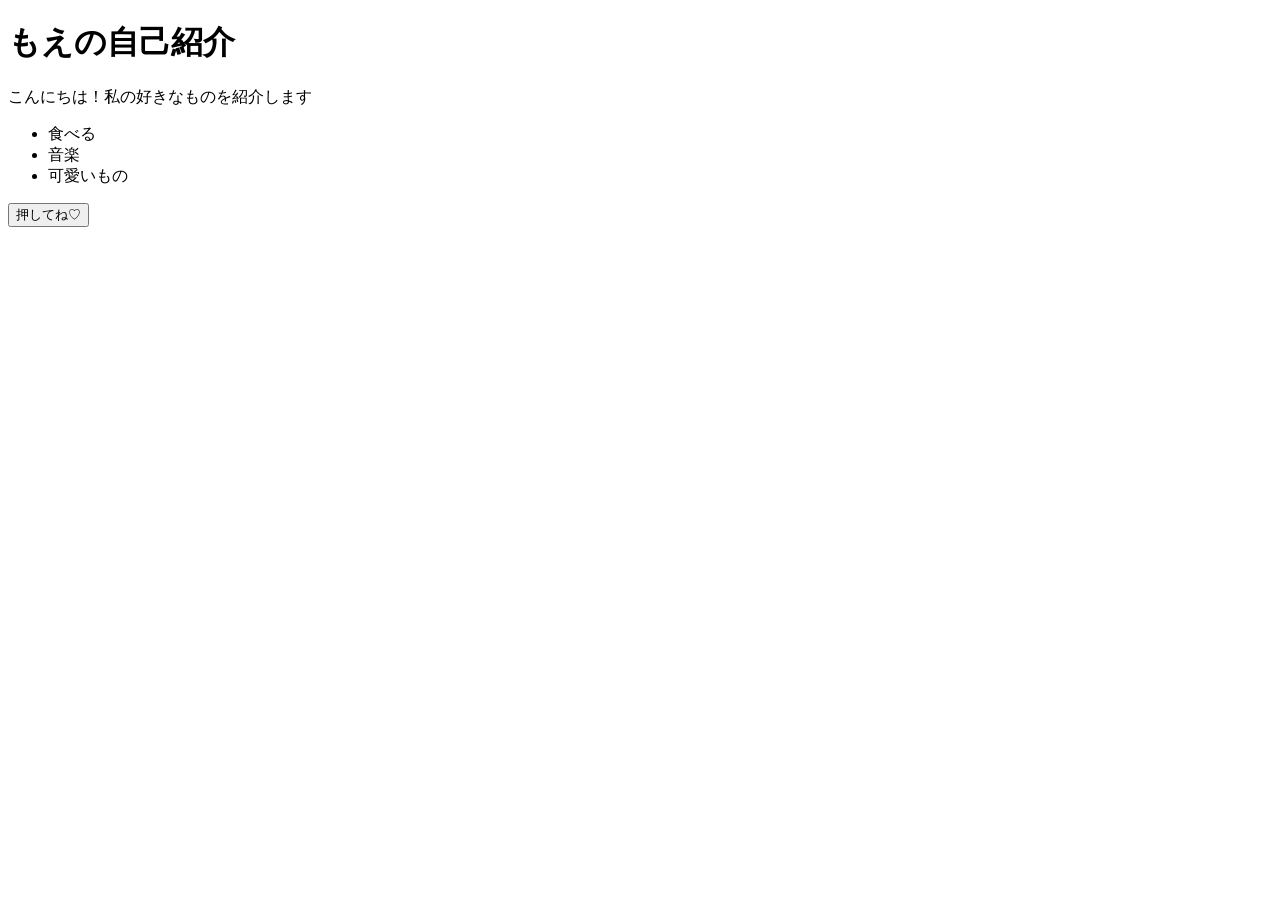
==== index.html @ 18266154 "Add files via upload" ====
<!DOCTYPE html>
<html long="ja"
<head>
    <meta charset="UTF-8">
    <title>自己紹介</title>
    <link rel="stylesheet" href="style.css"
</head>

<body>


    <div class="heart">♡</div>
    <div class="heart">♡</div>
    <div class="heart">♡</div>

    <h1>もえの自己紹介</h1>

    <P>こんにちは！私の好きなものを紹介します</P>

    <ul>
        <li>食べる</li>
        <li>音楽</li>
        <li>可愛いもの</li>
    </ul>

    <button onclick="alert('押してくれてありがとう♡')">
        押してね♡
    </button>
    
    <script src="script.js"></script>
</body>
</html>
---- style.css ----
.heart {
    position: fixed;
    bottom: -50px;
    font-size: 20px;
    color: pink;
    animation: floatUp 6s infinite;
    opacity: 0.7;
}


.heart:nth-child(1){
    left: 20％;
    animation-delay: 0s;
}

.heart:nth-child(2){
    left: 50%;
    animation-delay: 2s;
}

.heart:nth-child(3){
    left: 80%;
    animation-delay: 4s;
}

@keyframes floatUp {
    0％{
        transform: translateY(0) scale(1);
        opacity: 0;
    }
    30％　{
        opacity: 1;
    }
    100％　{
        transform: transiateY(-100vh) scale(1.5);
        opacity: 0;
    }
}
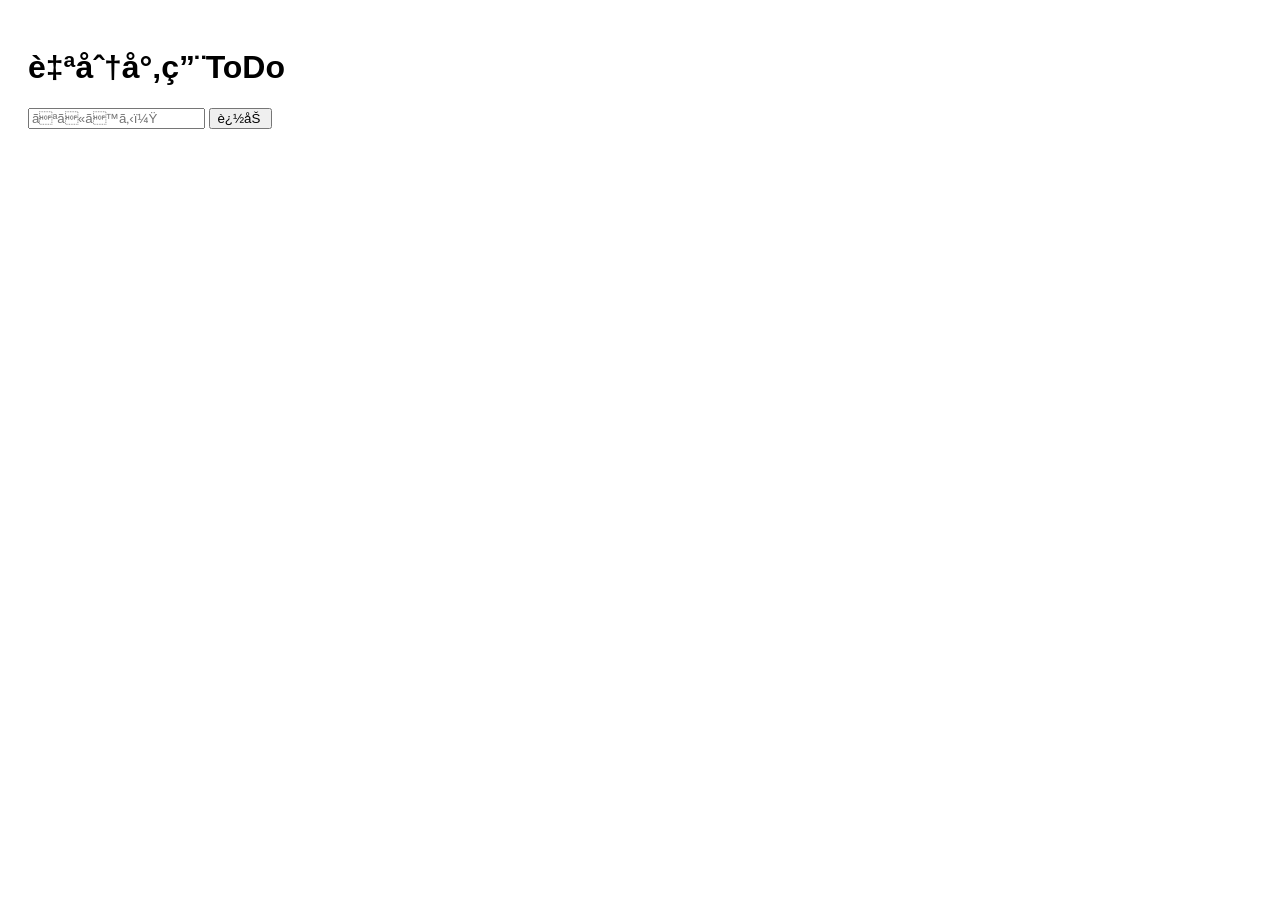
==== commit b4d8b182: "Add files via upload" ====
--- a/index.html
+++ b/index.html
@@ -1,32 +1,41 @@
 <!DOCTYPE html>
-<html long="ja"
+<thml long="ja">
 <head>
-    <meta charset="UTF-8">
-    <title>自己紹介</title>
-    <link rel="stylesheet" href="style.css"
+    <mate charset="UTF-8">
+    <title>マイ道具箱</title>
+    <style>
+        body{ font-family: sans-serif; padding: 20px; }
+        li { cursor: pointer; padding: 5px; }
+        li:hover {background: #f0f0f0; }
+    </style>
 </head>
-
 <body>
 
+    <h1>自分専用ToDo</h1>
 
-    <div class="heart">♡</div>
-    <div class="heart">♡</div>
-    <div class="heart">♡</div>
+    <input type="text" id="todo-input" placeholder="なにする？">
+    <button onclick="addTodo()">追加</button>
 
-    <h1>もえの自己紹介</h1>
+    <ul id="todo-list"></ul>
 
-    <P>こんにちは！私の好きなものを紹介します</P>
+    <script>
+        function addTodo() {
+            const input = document.getElementById('todo-input');
+            const list = document.getElementById('todo-list');
 
-    <ul>
-        <li>食べる</li>
-        <li>音楽</li>
-        <li>可愛いもの</li>
-    </ul>
+            if (input.value　!=="") {
+                const li = document.createElement('li');
+                li.innerText = input.value;
 
-    <button onclick="alert('押してくれてありがとう♡')">
-        押してね♡
-    </button>
-    
-    <script src="script.js"></script>
+                li.onclick = function() {
+                    this.remove();
+                };
+
+                list.appendChild(li);
+                input.value ="";
+            }
+        }
+    </script>
+
 </body>
-</html>+</thml>
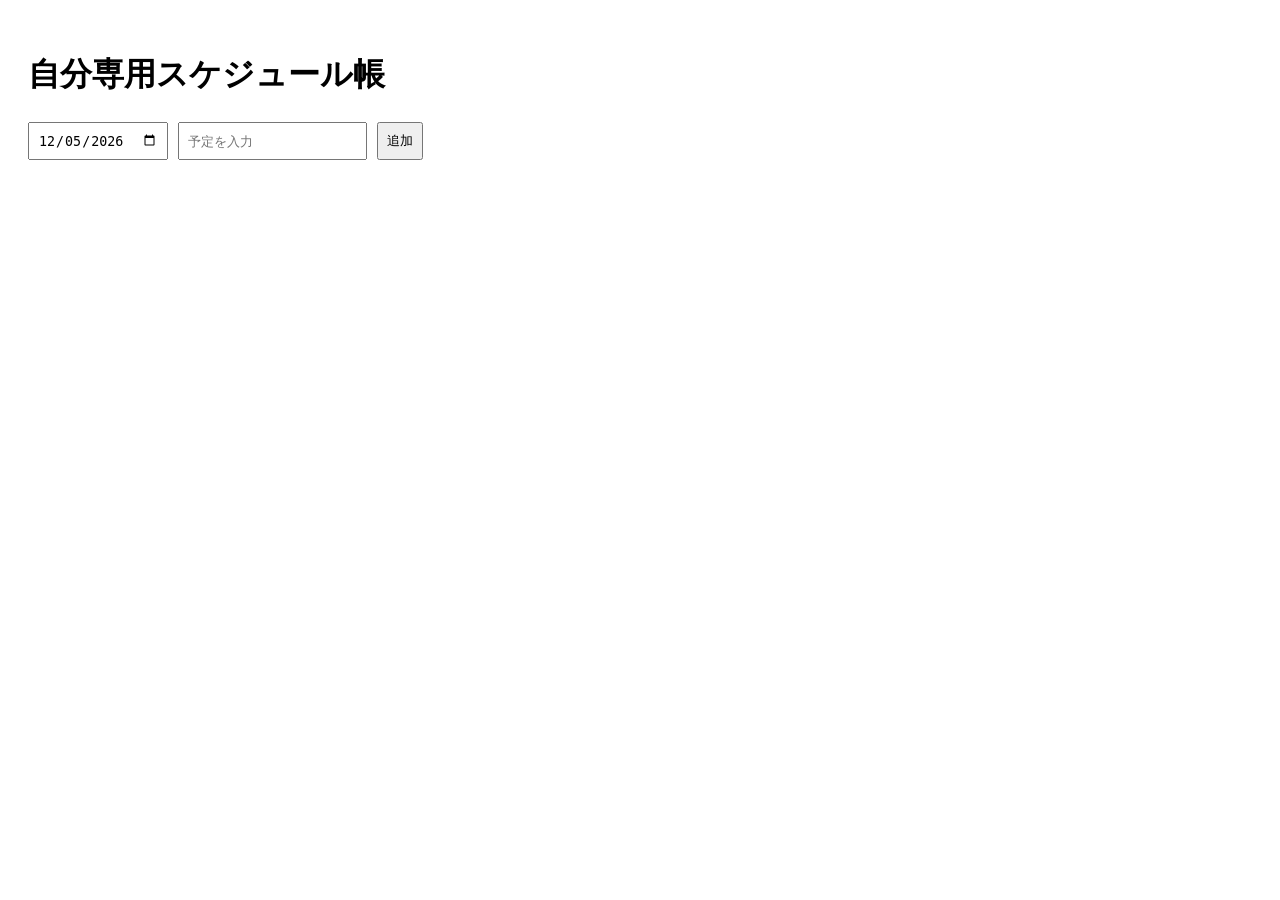
==== commit a3a27e60: "Add files via upload" ====
--- a/index.html
+++ b/index.html
@@ -1,41 +1,58 @@
 <!DOCTYPE html>
-<thml long="ja">
-<head>
-    <mate charset="UTF-8">
-    <title>マイ道具箱</title>
+<html lang="ja"> <head>
+    <meta charset="UTF-8"> <title>マイ道具箱 - スケジュール帳</title>
     <style>
-        body{ font-family: sans-serif; padding: 20px; }
-        li { cursor: pointer; padding: 5px; }
-        li:hover {background: #f0f0f0; }
+        body { font-family: sans-serif; padding: 20px; line-height: 1.6; }
+        .input-group { margin-bottom: 20px; display: flex; gap: 10px; flex-wrap: wrap; }
+        input, button { padding: 8px; }
+        li { cursor: pointer; padding: 10px; border-bottom: 1px solid #eee; list-style: none; }
+        li:hover { background: #f9f9f9; color: red; }
+        li::before { content: "📅 "; }
+        .date-label { font-weight: bold; margin-right: 10px; color: #555; }
     </style>
 </head>
 <body>
 
-    <h1>自分専用ToDo</h1>
+    <h1>自分専用スケジュール帳</h1>
 
-    <input type="text" id="todo-input" placeholder="なにする？">
-    <button onclick="addTodo()">追加</button>
+    <div class="input-group">
+        <input type="date" id="todo-date">
+        <input type="text" id="todo-input" placeholder="予定を入力">
+        <button onclick="addTodo()">追加</button>
+    </div>
 
     <ul id="todo-list"></ul>
 
     <script>
+        // ページを開いた時に、今日の日付を初期値にする
+        const dateInput = document.getElementById('todo-date');
+        dateInput.value = new Date().toISOString().split('T')[0];
+
         function addTodo() {
             const input = document.getElementById('todo-input');
+            const dateVal = document.getElementById('todo-date').value;
             const list = document.getElementById('todo-list');
 
-            if (input.value　!=="") {
+            if (input.value !== "" && dateVal !== "") {
                 const li = document.createElement('li');
-                li.innerText = input.value;
+                
+                // 日付と内容を表示するように変更
+                li.innerHTML = `<span class="date-label">${dateVal}</span> ${input.value}`;
 
+                // クリックで削除する機能はそのまま
                 li.onclick = function() {
-                    this.remove();
+                    if(confirm("この予定を完了（削除）しますか？")) {
+                        this.remove();
+                    }
                 };
 
                 list.appendChild(li);
-                input.value ="";
+                input.value = "";
+            } else {
+                alert("日付と予定の両方を入力してくださいね！");
             }
         }
     </script>
 
 </body>
-</thml>+</html>
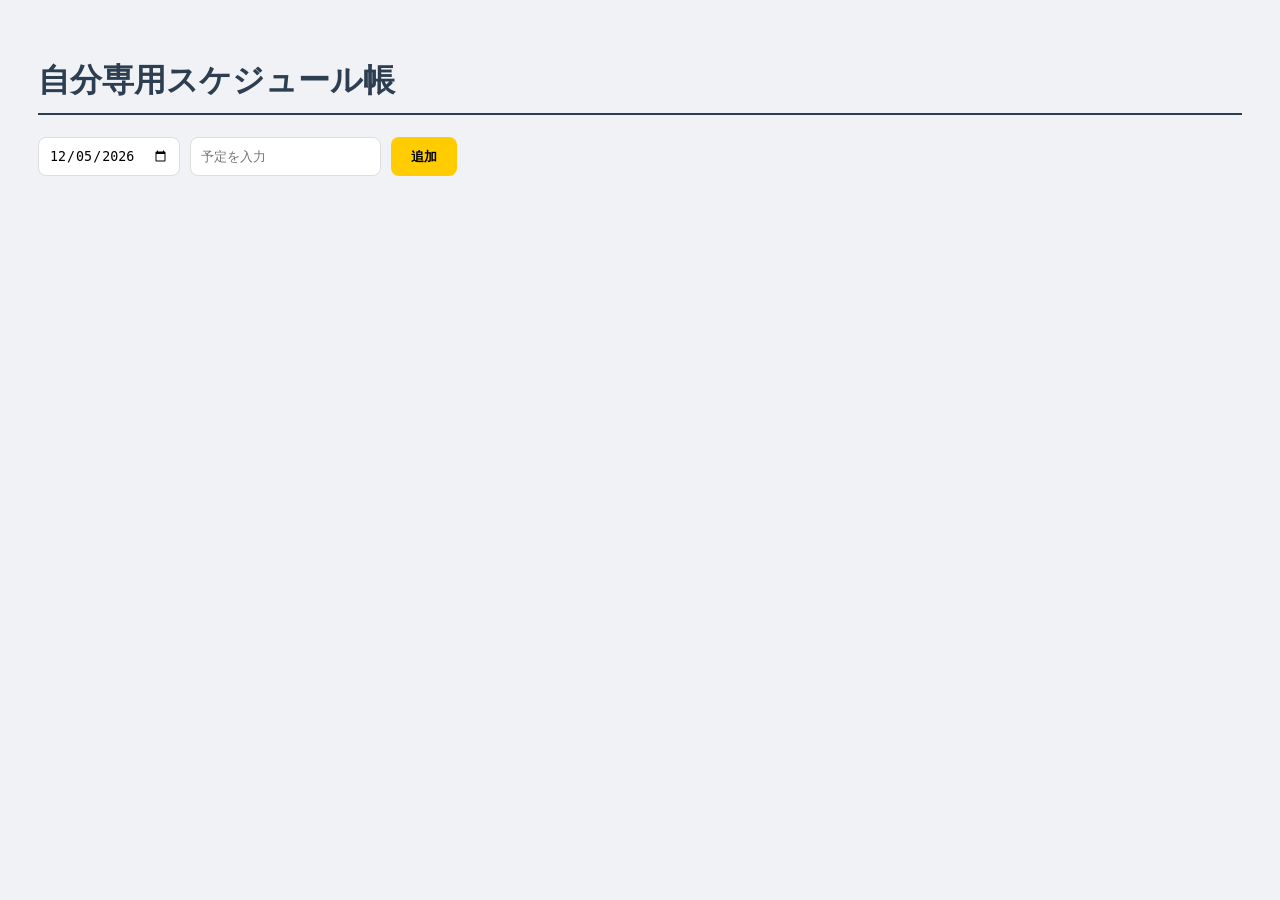
==== commit fc0afd6d: "Update index.html" ====
--- a/index.html
+++ b/index.html
@@ -2,13 +2,63 @@
 <html lang="ja"> <head>
     <meta charset="UTF-8"> <title>マイ道具箱 - スケジュール帳</title>
     <style>
-        body { font-family: sans-serif; padding: 20px; line-height: 1.6; }
-        .input-group { margin-bottom: 20px; display: flex; gap: 10px; flex-wrap: wrap; }
-        input, button { padding: 8px; }
-        li { cursor: pointer; padding: 10px; border-bottom: 1px solid #eee; list-style: none; }
-        li:hover { background: #f9f9f9; color: red; }
-        li::before { content: "📅 "; }
-        .date-label { font-weight: bold; margin-right: 10px; color: #555; }
+body { 
+    font-family: 'Helvetica Neue', Arial, sans-serif; 
+    padding: 30px; 
+    background-color: #f0f2f5; /* 優しいグレー */
+    color: #333;
+}
+
+h1 { color: #2c3e50; border-bottom: 2px solid #2c3e50; padding-bottom: 10px; }
+
+/* 入力エリアを横並びで綺麗に */
+.input-group { 
+    margin-bottom: 20px; 
+    display: flex; 
+    gap: 10px; 
+}
+
+/* 入力欄のデザイン */
+input[type="text"], input[type="date"] {
+    padding: 10px;
+    border: 1px solid #ddd;
+    border-radius: 8px;
+    outline: none;
+}
+
+/* ボタンをカッコよく（黄色） */
+button {
+    background-color: #ffcc00;
+    border: none;
+    border-radius: 8px;
+    padding: 10px 20px;
+    cursor: pointer;
+    font-weight: bold;
+    transition: 0.2s; /* 変化を滑らかに */
+}
+
+button:hover {
+    background-color: #e6b800; /* 重ねた時に少し暗く */
+}
+
+/* リストのデザイン */
+ul { padding: 0; }
+
+li { 
+    background: white;
+    margin-bottom: 8px;
+    padding: 15px;
+    border-radius: 8px;
+    box-shadow: 0 2px 4px rgba(0,0,0,0.05); /* 軽い影 */
+    list-style: none;
+    display: flex;
+    justify-content: space-between;
+    align-items: center;
+}
+
+li:hover {
+    background: #fff5cc; /* 選んだら少し黄色く */
+}
     </style>
 </head>
 <body>
@@ -55,4 +105,4 @@
     </script>
 
 </body>
-</html>+</html>
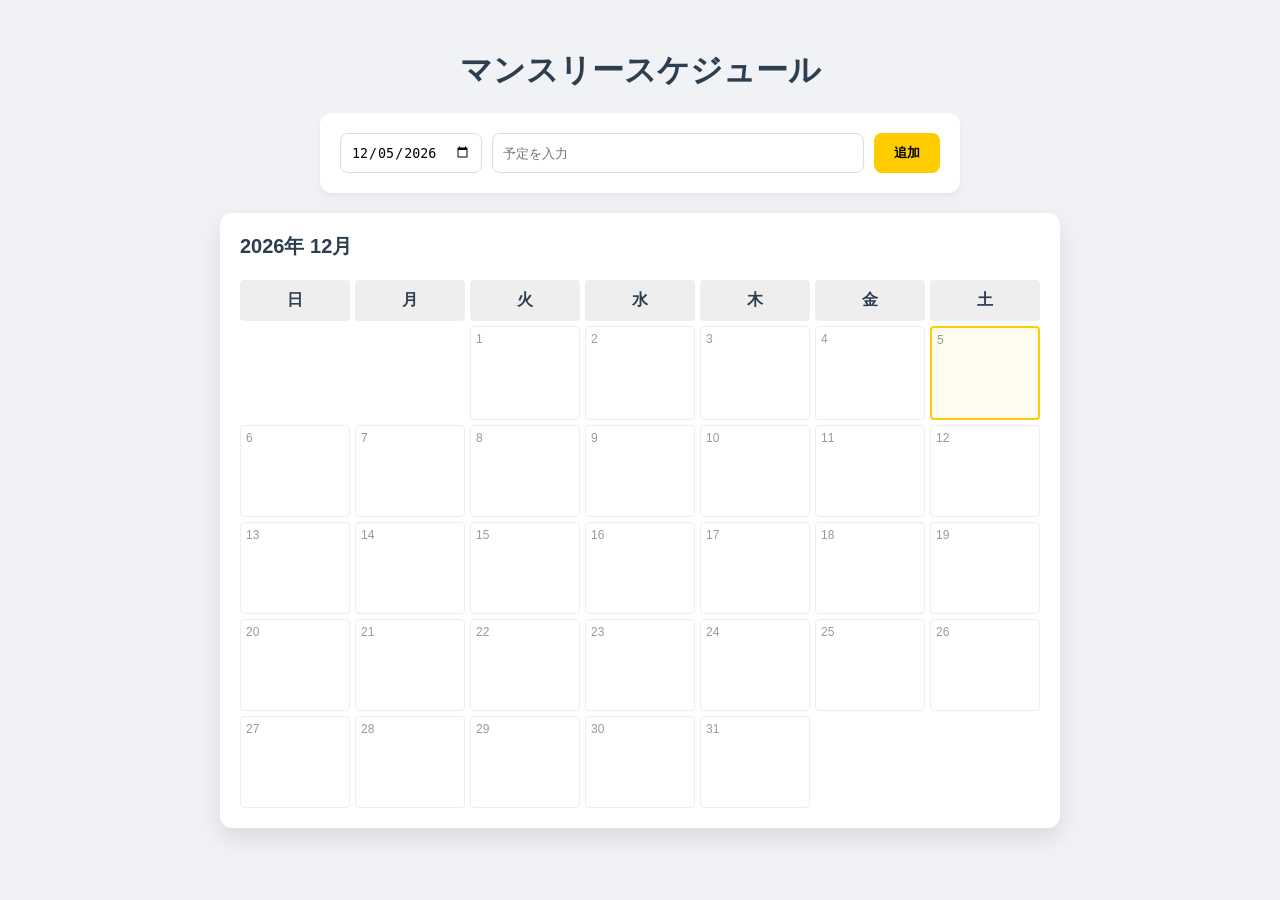
==== commit 7ef69f37: "Update index.html" ====
--- a/index.html
+++ b/index.html
@@ -1,108 +1,197 @@
 <!DOCTYPE html>
-<html lang="ja"> <head>
-    <meta charset="UTF-8"> <title>マイ道具箱 - スケジュール帳</title>
+<html lang="ja">
+<head>
+    <meta charset="UTF-8">
+    <title>マイ道具箱 - マンスリーカレンダー</title>
     <style>
-body { 
-    font-family: 'Helvetica Neue', Arial, sans-serif; 
-    padding: 30px; 
-    background-color: #f0f2f5; /* 優しいグレー */
-    color: #333;
-}
+        :root {
+            --primary-color: #ffcc00;
+            --bg-color: #f0f2f5;
+            --text-color: #2c3e50;
+        }
 
-h1 { color: #2c3e50; border-bottom: 2px solid #2c3e50; padding-bottom: 10px; }
+        body { 
+            font-family: 'Helvetica Neue', Arial, sans-serif; 
+            padding: 20px; 
+            background-color: var(--bg-color); 
+            color: var(--text-color);
+            display: flex;
+            flex-direction: column;
+            align-items: center;
+        }
 
-/* 入力エリアを横並びで綺麗に */
-.input-group { 
-    margin-bottom: 20px; 
-    display: flex; 
-    gap: 10px; 
-}
+        h1 { margin-bottom: 20px; }
 
-/* 入力欄のデザイン */
-input[type="text"], input[type="date"] {
-    padding: 10px;
-    border: 1px solid #ddd;
-    border-radius: 8px;
-    outline: none;
-}
+        /* 入力エリア */
+        .input-group { 
+            background: white;
+            padding: 20px;
+            border-radius: 12px;
+            box-shadow: 0 4px 6px rgba(0,0,0,0.05);
+            margin-bottom: 20px;
+            display: flex;
+            gap: 10px;
+            width: 100%;
+            max-width: 600px;
+        }
 
-/* ボタンをカッコよく（黄色） */
-button {
-    background-color: #ffcc00;
-    border: none;
-    border-radius: 8px;
-    padding: 10px 20px;
-    cursor: pointer;
-    font-weight: bold;
-    transition: 0.2s; /* 変化を滑らかに */
-}
+        input { padding: 10px; border: 1px solid #ddd; border-radius: 8px; }
+        button { 
+            background-color: var(--primary-color); 
+            border: none; border-radius: 8px; 
+            padding: 10px 20px; cursor: pointer; font-weight: bold; 
+        }
 
-button:hover {
-    background-color: #e6b800; /* 重ねた時に少し暗く */
-}
+        /* カレンダーの構造 */
+        .calendar-container {
+            background: white;
+            padding: 20px;
+            border-radius: 12px;
+            box-shadow: 0 10px 25px rgba(0,0,0,0.1);
+            width: 100%;
+            max-width: 800px;
+        }
 
-/* リストのデザイン */
-ul { padding: 0; }
+        .calendar-header {
+            display: flex;
+            justify-content: space-between;
+            align-items: center;
+            margin-bottom: 20px;
+            font-size: 20px;
+            font-weight: bold;
+        }
 
-li { 
-    background: white;
-    margin-bottom: 8px;
-    padding: 15px;
-    border-radius: 8px;
-    box-shadow: 0 2px 4px rgba(0,0,0,0.05); /* 軽い影 */
-    list-style: none;
-    display: flex;
-    justify-content: space-between;
-    align-items: center;
-}
+        .calendar-grid {
+            display: grid;
+            grid-template-columns: repeat(7, 1fr);
+            gap: 5px;
+        }
 
-li:hover {
-    background: #fff5cc; /* 選んだら少し黄色く */
-}
+        .day-name {
+            text-align: center;
+            font-weight: bold;
+            padding: 10px;
+            background: #eee;
+            border-radius: 4px;
+        }
+
+        .day {
+            min-height: 80px;
+            border: 1px solid #eee;
+            padding: 5px;
+            background: #fff;
+            border-radius: 4px;
+            display: flex;
+            flex-direction: column;
+            gap: 2px;
+        }
+
+        .day.today { border: 2px solid var(--primary-color); background: #fffdf0; }
+
+        .date-num { font-size: 12px; color: #999; margin-bottom: 5px; }
+
+        /* 予定のラベル */
+        .event {
+            font-size: 11px;
+            background: var(--primary-color);
+            padding: 2px 5px;
+            border-radius: 3px;
+            cursor: pointer;
+            white-space: nowrap;
+            overflow: hidden;
+            text-overflow: ellipsis;
+        }
     </style>
 </head>
 <body>
 
-    <h1>自分専用スケジュール帳</h1>
+    <h1>マンスリースケジュール</h1>
 
     <div class="input-group">
         <input type="date" id="todo-date">
-        <input type="text" id="todo-input" placeholder="予定を入力">
-        <button onclick="addTodo()">追加</button>
+        <input type="text" id="todo-input" placeholder="予定を入力" style="flex-grow: 1;">
+        <button onclick="addEvent()">追加</button>
     </div>
 
-    <ul id="todo-list"></ul>
+    <div class="calendar-container">
+        <div class="calendar-header" id="month-display"></div>
+        <div class="calendar-grid" id="calendar-grid">
+            </div>
+    </div>
 
     <script>
-        // ページを開いた時に、今日の日付を初期値にする
-        const dateInput = document.getElementById('todo-date');
-        dateInput.value = new Date().toISOString().split('T')[0];
+        const events = {}; // 予定を保存するオブジェクト
 
-        function addTodo() {
-            const input = document.getElementById('todo-input');
-            const dateVal = document.getElementById('todo-date').value;
-            const list = document.getElementById('todo-list');
+        function initCalendar() {
+            const now = new Date();
+            const year = now.getFullYear();
+            const month = now.getMonth();
+            
+            document.getElementById('month-display').innerText = `${year}年 ${month + 1}月`;
+            document.getElementById('todo-date').value = now.toISOString().split('T')[0];
 
-            if (input.value !== "" && dateVal !== "") {
-                const li = document.createElement('li');
+            renderCalendar(year, month);
+        }
+
+        function renderCalendar(year, month) {
+            const grid = document.getElementById('calendar-grid');
+            grid.innerHTML = '';
+
+            const dayNames = ['日', '月', '火', '水', '木', '金', '土'];
+            dayNames.forEach(name => {
+                const div = document.createElement('div');
+                div.className = 'day-name';
+                div.innerText = name;
+                grid.appendChild(div);
+            });
+
+            const firstDay = new Date(year, month, 1).getDay();
+            const lastDate = new Date(year, month + 1, 0).getDate();
+
+            // 空白のマス
+            for (let i = 0; i < firstDay; i++) {
+                grid.appendChild(document.createElement('div'));
+            }
+
+            // 日付のマス
+            for (let date = 1; date <= lastDate; date++) {
+                const dayDiv = document.createElement('div');
+                dayDiv.className = 'day';
+                const dateString = `${year}-${String(month + 1).padStart(2, '0')}-${String(date).padStart(2, '0')}`;
                 
-                // 日付と内容を表示するように変更
-                li.innerHTML = `<span class="date-label">${dateVal}</span> ${input.value}`;
+                dayDiv.innerHTML = `<div class="date-num">${date}</div>`;
+                dayDiv.id = `date-${dateString}`;
 
-                // クリックで削除する機能はそのまま
-                li.onclick = function() {
-                    if(confirm("この予定を完了（削除）しますか？")) {
-                        this.remove();
-                    }
-                };
+                if (dateString === new Date().toISOString().split('T')[0]) {
+                    dayDiv.classList.add('today');
+                }
 
-                list.appendChild(li);
-                input.value = "";
-            } else {
-                alert("日付と予定の両方を入力してくださいね！");
+                grid.appendChild(dayDiv);
             }
         }
+
+        function addEvent() {
+            const date = document.getElementById('todo-date').value;
+            const text = document.getElementById('todo-input').value;
+            if (!date || !text) return;
+
+            const dayDiv = document.getElementById(`date-${date}`);
+            if (dayDiv) {
+                const eventDiv = document.createElement('div');
+                eventDiv.className = 'event';
+                eventDiv.innerText = text;
+                eventDiv.onclick = (e) => {
+                    e.stopPropagation();
+                    if(confirm("削除しますか？")) eventDiv.remove();
+                };
+                dayDiv.appendChild(eventDiv);
+                document.getElementById('todo-input').value = '';
+            } else {
+                alert("今月のカレンダーの範囲外です！");
+            }
+        }
+
+        initCalendar();
     </script>
-
 </body>
 </html>
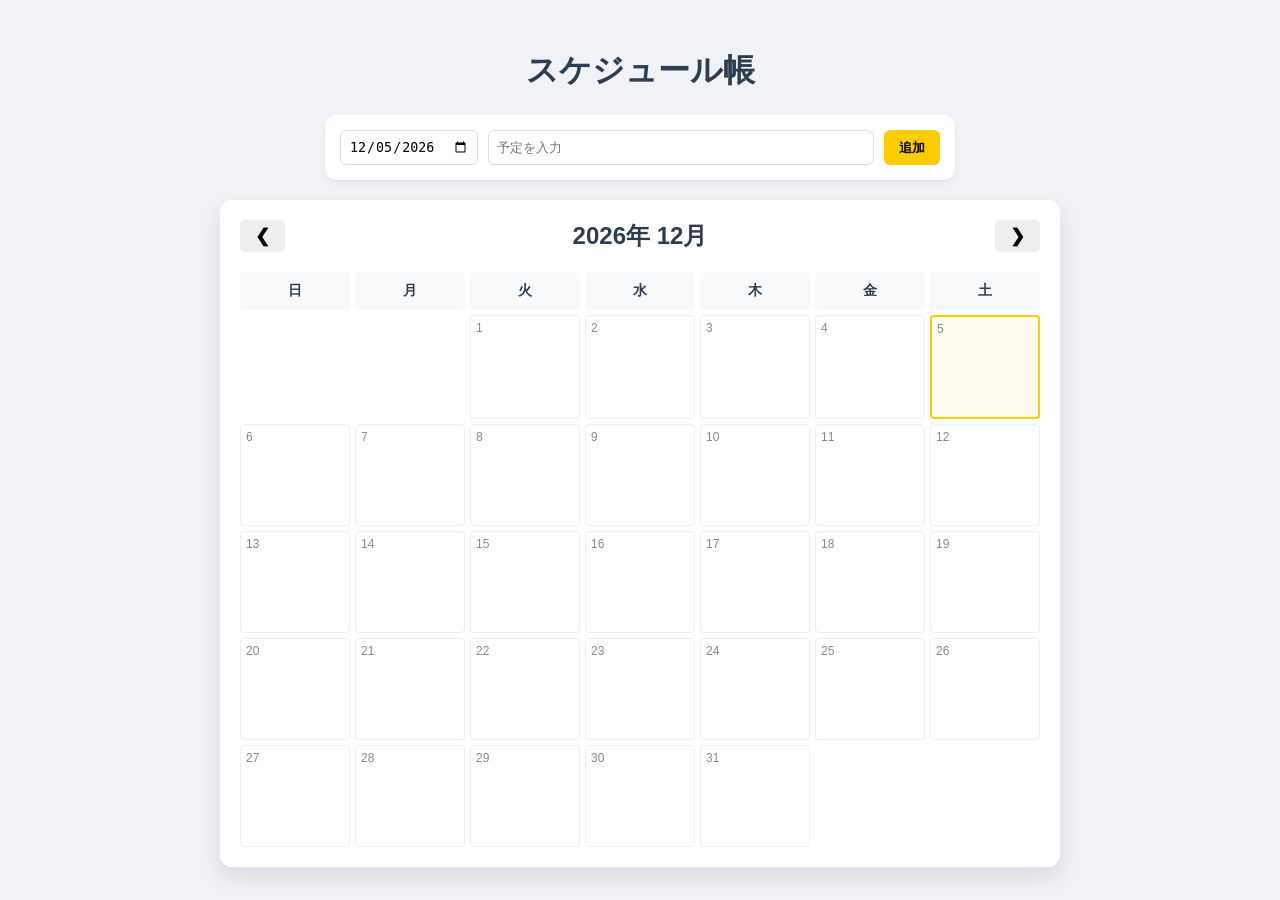
==== commit 6126db61: "Update index.html" ====
--- a/index.html
+++ b/index.html
@@ -2,110 +2,37 @@
 <html lang="ja">
 <head>
     <meta charset="UTF-8">
-    <title>マイ道具箱 - マンスリーカレンダー</title>
+    <title>万能マンスリースケジュール</title>
     <style>
-        :root {
-            --primary-color: #ffcc00;
-            --bg-color: #f0f2f5;
-            --text-color: #2c3e50;
-        }
+        :root { --primary: #ffcc00; --bg: #f0f2f5; --text: #2c3e50; }
+        body { font-family: sans-serif; padding: 20px; background: var(--bg); color: var(--text); display: flex; flex-direction: column; align-items: center; }
+        
+        /* 入力エリア */
+        .input-group { background: white; padding: 15px; border-radius: 12px; box-shadow: 0 4px 6px rgba(0,0,0,0.05); margin-bottom: 20px; display: flex; gap: 10px; width: 100%; max-width: 600px; }
+        input { padding: 8px; border: 1px solid #ddd; border-radius: 6px; }
+        button { background: var(--primary); border: none; border-radius: 6px; padding: 8px 15px; cursor: pointer; font-weight: bold; }
 
-        body { 
-            font-family: 'Helvetica Neue', Arial, sans-serif; 
-            padding: 20px; 
-            background-color: var(--bg-color); 
-            color: var(--text-color);
-            display: flex;
-            flex-direction: column;
-            align-items: center;
-        }
+        /* カレンダー本体 */
+        .calendar-container { background: white; padding: 20px; border-radius: 12px; box-shadow: 0 10px 25px rgba(0,0,0,0.1); width: 100%; max-width: 800px; }
+        
+        /* 月を切り替えるヘッダー */
+        .calendar-header { display: flex; justify-content: space-between; align-items: center; margin-bottom: 20px; }
+        .nav-btn { background: #eee; border: none; padding: 5px 15px; border-radius: 5px; cursor: pointer; font-size: 18px; }
+        .nav-btn:hover { background: #ddd; }
+        #month-display { font-size: 24px; font-weight: bold; }
 
-        h1 { margin-bottom: 20px; }
-
-        /* 入力エリア */
-        .input-group { 
-            background: white;
-            padding: 20px;
-            border-radius: 12px;
-            box-shadow: 0 4px 6px rgba(0,0,0,0.05);
-            margin-bottom: 20px;
-            display: flex;
-            gap: 10px;
-            width: 100%;
-            max-width: 600px;
-        }
-
-        input { padding: 10px; border: 1px solid #ddd; border-radius: 8px; }
-        button { 
-            background-color: var(--primary-color); 
-            border: none; border-radius: 8px; 
-            padding: 10px 20px; cursor: pointer; font-weight: bold; 
-        }
-
-        /* カレンダーの構造 */
-        .calendar-container {
-            background: white;
-            padding: 20px;
-            border-radius: 12px;
-            box-shadow: 0 10px 25px rgba(0,0,0,0.1);
-            width: 100%;
-            max-width: 800px;
-        }
-
-        .calendar-header {
-            display: flex;
-            justify-content: space-between;
-            align-items: center;
-            margin-bottom: 20px;
-            font-size: 20px;
-            font-weight: bold;
-        }
-
-        .calendar-grid {
-            display: grid;
-            grid-template-columns: repeat(7, 1fr);
-            gap: 5px;
-        }
-
-        .day-name {
-            text-align: center;
-            font-weight: bold;
-            padding: 10px;
-            background: #eee;
-            border-radius: 4px;
-        }
-
-        .day {
-            min-height: 80px;
-            border: 1px solid #eee;
-            padding: 5px;
-            background: #fff;
-            border-radius: 4px;
-            display: flex;
-            flex-direction: column;
-            gap: 2px;
-        }
-
-        .day.today { border: 2px solid var(--primary-color); background: #fffdf0; }
-
-        .date-num { font-size: 12px; color: #999; margin-bottom: 5px; }
-
-        /* 予定のラベル */
-        .event {
-            font-size: 11px;
-            background: var(--primary-color);
-            padding: 2px 5px;
-            border-radius: 3px;
-            cursor: pointer;
-            white-space: nowrap;
-            overflow: hidden;
-            text-overflow: ellipsis;
-        }
+        .calendar-grid { display: grid; grid-template-columns: repeat(7, 1fr); gap: 5px; }
+        .day-name { text-align: center; font-weight: bold; padding: 10px; background: #f8f9fa; border-radius: 4px; font-size: 14px; }
+        .day { min-height: 90px; border: 1px solid #eee; padding: 5px; background: #fff; border-radius: 4px; }
+        .day.today { border: 2px solid var(--primary); background: #fffdf0; }
+        .date-num { font-size: 12px; color: #888; margin-bottom: 5px; }
+        
+        .event { font-size: 11px; background: var(--primary); padding: 2px 5px; border-radius: 3px; margin-bottom: 2px; cursor: pointer; overflow: hidden; text-overflow: ellipsis; white-space: nowrap; }
     </style>
 </head>
 <body>
 
-    <h1>マンスリースケジュール</h1>
+    <h1>スケジュール帳</h1>
 
     <div class="input-group">
         <input type="date" id="todo-date">
@@ -114,84 +41,85 @@
     </div>
 
     <div class="calendar-container">
-        <div class="calendar-header" id="month-display"></div>
-        <div class="calendar-grid" id="calendar-grid">
-            </div>
+        <div class="calendar-header">
+            <button class="nav-btn" onclick="changeMonth(-1)">❮</button>
+            <div id="month-display"></div>
+            <button class="nav-btn" onclick="changeMonth(1)">❯</button>
+        </div>
+        <div class="calendar-grid" id="calendar-grid"></div>
     </div>
 
     <script>
-        const events = {}; // 予定を保存するオブジェクト
+        let currentDisplayDate = new Date(); // 今表示している月を管理
+        const allEvents = {}; // 予定を保存する場所
 
-        function initCalendar() {
-            const now = new Date();
-            const year = now.getFullYear();
-            const month = now.getMonth();
-            
-            document.getElementById('month-display').innerText = `${year}年 ${month + 1}月`;
-            document.getElementById('todo-date').value = now.toISOString().split('T')[0];
-
-            renderCalendar(year, month);
+        function init() {
+            document.getElementById('todo-date').value = new Date().toISOString().split('T')[0];
+            render();
         }
 
-        function renderCalendar(year, month) {
+        function render() {
             const grid = document.getElementById('calendar-grid');
+            const display = document.getElementById('month-display');
             grid.innerHTML = '';
 
-            const dayNames = ['日', '月', '火', '水', '木', '金', '土'];
-            dayNames.forEach(name => {
+            const year = currentDisplayDate.getFullYear();
+            const month = currentDisplayDate.getMonth();
+            display.innerText = `${year}年 ${month + 1}月`;
+
+            // 曜日ラベル
+            ['日','月','火','水','木','金','土'].forEach(d => {
                 const div = document.createElement('div');
                 div.className = 'day-name';
-                div.innerText = name;
+                div.innerText = d;
                 grid.appendChild(div);
             });
 
             const firstDay = new Date(year, month, 1).getDay();
             const lastDate = new Date(year, month + 1, 0).getDate();
 
-            // 空白のマス
-            for (let i = 0; i < firstDay; i++) {
-                grid.appendChild(document.createElement('div'));
-            }
+            // 前月の空白
+            for (let i = 0; i < firstDay; i++) grid.appendChild(document.createElement('div'));
 
-            // 日付のマス
-            for (let date = 1; date <= lastDate; date++) {
+            // 日付マス作成
+            for (let d = 1; d <= lastDate; d++) {
+                const dateStr = `${year}-${String(month+1).padStart(2,'0')}-${String(d).padStart(2,'0')}`;
                 const dayDiv = document.createElement('div');
                 dayDiv.className = 'day';
-                const dateString = `${year}-${String(month + 1).padStart(2, '0')}-${String(date).padStart(2, '0')}`;
+                if (dateStr === new Date().toISOString().split('T')[0]) dayDiv.classList.add('today');
+
+                dayDiv.innerHTML = `<div class="date-num">${d}</div>`;
                 
-                dayDiv.innerHTML = `<div class="date-num">${date}</div>`;
-                dayDiv.id = `date-${dateString}`;
-
-                if (dateString === new Date().toISOString().split('T')[0]) {
-                    dayDiv.classList.add('today');
+                // その日の予定を表示
+                if (allEvents[dateStr]) {
+                    allEvents[dateStr].forEach((text, idx) => {
+                        const ev = document.createElement('div');
+                        ev.className = 'event';
+                        ev.innerText = text;
+                        ev.onclick = () => { if(confirm("消去しますか？")){ allEvents[dateStr].splice(idx,1); render(); } };
+                        dayDiv.appendChild(ev);
+                    });
                 }
-
                 grid.appendChild(dayDiv);
             }
+        }
+
+        function changeMonth(diff) {
+            currentDisplayDate.setMonth(currentDisplayDate.getMonth() + diff);
+            render();
         }
 
         function addEvent() {
             const date = document.getElementById('todo-date').value;
             const text = document.getElementById('todo-input').value;
             if (!date || !text) return;
-
-            const dayDiv = document.getElementById(`date-${date}`);
-            if (dayDiv) {
-                const eventDiv = document.createElement('div');
-                eventDiv.className = 'event';
-                eventDiv.innerText = text;
-                eventDiv.onclick = (e) => {
-                    e.stopPropagation();
-                    if(confirm("削除しますか？")) eventDiv.remove();
-                };
-                dayDiv.appendChild(eventDiv);
-                document.getElementById('todo-input').value = '';
-            } else {
-                alert("今月のカレンダーの範囲外です！");
-            }
+            if (!allEvents[date]) allEvents[date] = [];
+            allEvents[date].push(text);
+            document.getElementById('todo-input').value = '';
+            render();
         }
 
-        initCalendar();
+        init();
     </script>
 </body>
 </html>
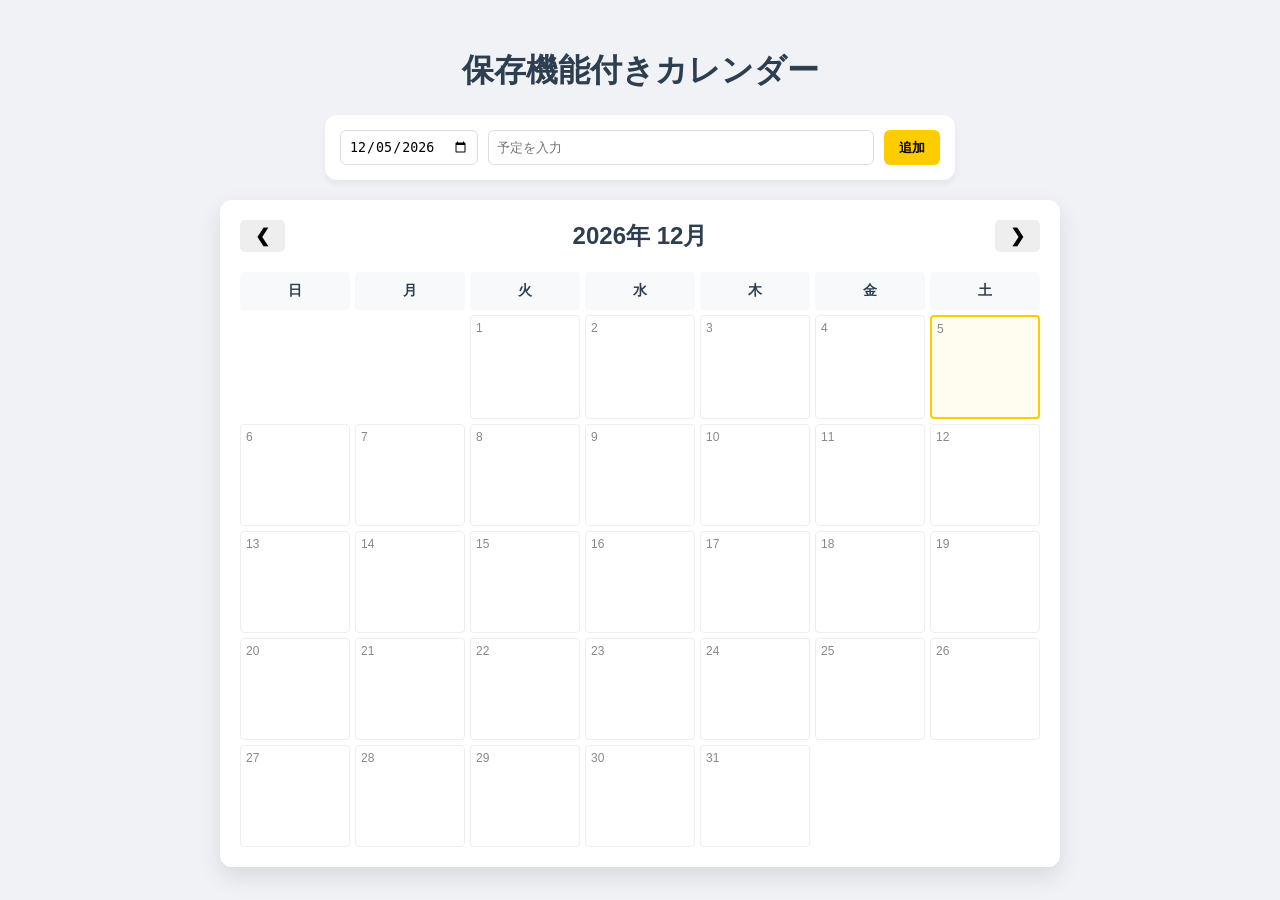
==== commit 13485b68: "Update index.html" ====
--- a/index.html
+++ b/index.html
@@ -2,37 +2,28 @@
 <html lang="ja">
 <head>
     <meta charset="UTF-8">
-    <title>万能マンスリースケジュール</title>
+    <title>保存できる！万能カレンダー</title>
     <style>
         :root { --primary: #ffcc00; --bg: #f0f2f5; --text: #2c3e50; }
         body { font-family: sans-serif; padding: 20px; background: var(--bg); color: var(--text); display: flex; flex-direction: column; align-items: center; }
-        
-        /* 入力エリア */
         .input-group { background: white; padding: 15px; border-radius: 12px; box-shadow: 0 4px 6px rgba(0,0,0,0.05); margin-bottom: 20px; display: flex; gap: 10px; width: 100%; max-width: 600px; }
         input { padding: 8px; border: 1px solid #ddd; border-radius: 6px; }
         button { background: var(--primary); border: none; border-radius: 6px; padding: 8px 15px; cursor: pointer; font-weight: bold; }
-
-        /* カレンダー本体 */
         .calendar-container { background: white; padding: 20px; border-radius: 12px; box-shadow: 0 10px 25px rgba(0,0,0,0.1); width: 100%; max-width: 800px; }
-        
-        /* 月を切り替えるヘッダー */
         .calendar-header { display: flex; justify-content: space-between; align-items: center; margin-bottom: 20px; }
         .nav-btn { background: #eee; border: none; padding: 5px 15px; border-radius: 5px; cursor: pointer; font-size: 18px; }
-        .nav-btn:hover { background: #ddd; }
         #month-display { font-size: 24px; font-weight: bold; }
-
         .calendar-grid { display: grid; grid-template-columns: repeat(7, 1fr); gap: 5px; }
         .day-name { text-align: center; font-weight: bold; padding: 10px; background: #f8f9fa; border-radius: 4px; font-size: 14px; }
-        .day { min-height: 90px; border: 1px solid #eee; padding: 5px; background: #fff; border-radius: 4px; }
+        .day { min-height: 90px; border: 1px solid #eee; padding: 5px; background: #fff; border-radius: 4px; overflow-y: auto; }
         .day.today { border: 2px solid var(--primary); background: #fffdf0; }
         .date-num { font-size: 12px; color: #888; margin-bottom: 5px; }
-        
-        .event { font-size: 11px; background: var(--primary); padding: 2px 5px; border-radius: 3px; margin-bottom: 2px; cursor: pointer; overflow: hidden; text-overflow: ellipsis; white-space: nowrap; }
+        .event { font-size: 11px; background: var(--primary); padding: 2px 5px; border-radius: 3px; margin-bottom: 2px; cursor: pointer; white-space: nowrap; overflow: hidden; text-overflow: ellipsis; }
     </style>
 </head>
 <body>
 
-    <h1>スケジュール帳</h1>
+    <h1>保存機能付きカレンダー</h1>
 
     <div class="input-group">
         <input type="date" id="todo-date">
@@ -50,8 +41,9 @@
     </div>
 
     <script>
-        let currentDisplayDate = new Date(); // 今表示している月を管理
-        const allEvents = {}; // 予定を保存する場所
+        let currentDisplayDate = new Date();
+        // ★ 読み込み時に保存されたデータを取得（なければ空っぽ）
+        let allEvents = JSON.parse(localStorage.getItem('myCalendarEvents')) || {};
 
         function init() {
             document.getElementById('todo-date').value = new Date().toISOString().split('T')[0];
@@ -67,7 +59,6 @@
             const month = currentDisplayDate.getMonth();
             display.innerText = `${year}年 ${month + 1}月`;
 
-            // 曜日ラベル
             ['日','月','火','水','木','金','土'].forEach(d => {
                 const div = document.createElement('div');
                 div.className = 'day-name';
@@ -78,25 +69,26 @@
             const firstDay = new Date(year, month, 1).getDay();
             const lastDate = new Date(year, month + 1, 0).getDate();
 
-            // 前月の空白
             for (let i = 0; i < firstDay; i++) grid.appendChild(document.createElement('div'));
 
-            // 日付マス作成
             for (let d = 1; d <= lastDate; d++) {
                 const dateStr = `${year}-${String(month+1).padStart(2,'0')}-${String(d).padStart(2,'0')}`;
                 const dayDiv = document.createElement('div');
                 dayDiv.className = 'day';
                 if (dateStr === new Date().toISOString().split('T')[0]) dayDiv.classList.add('today');
-
                 dayDiv.innerHTML = `<div class="date-num">${d}</div>`;
                 
-                // その日の予定を表示
                 if (allEvents[dateStr]) {
                     allEvents[dateStr].forEach((text, idx) => {
                         const ev = document.createElement('div');
                         ev.className = 'event';
                         ev.innerText = text;
-                        ev.onclick = () => { if(confirm("消去しますか？")){ allEvents[dateStr].splice(idx,1); render(); } };
+                        ev.onclick = () => { 
+                            if(confirm("消去しますか？")){ 
+                                allEvents[dateStr].splice(idx,1); 
+                                saveAndRender(); // 保存して再描画
+                            } 
+                        };
                         dayDiv.appendChild(ev);
                     });
                 }
@@ -116,6 +108,12 @@
             if (!allEvents[date]) allEvents[date] = [];
             allEvents[date].push(text);
             document.getElementById('todo-input').value = '';
+            saveAndRender(); // 保存して再描画
+        }
+
+        // ★ データをブラウザに保存する関数
+        function saveAndRender() {
+            localStorage.setItem('myCalendarEvents', JSON.stringify(allEvents));
             render();
         }
 
